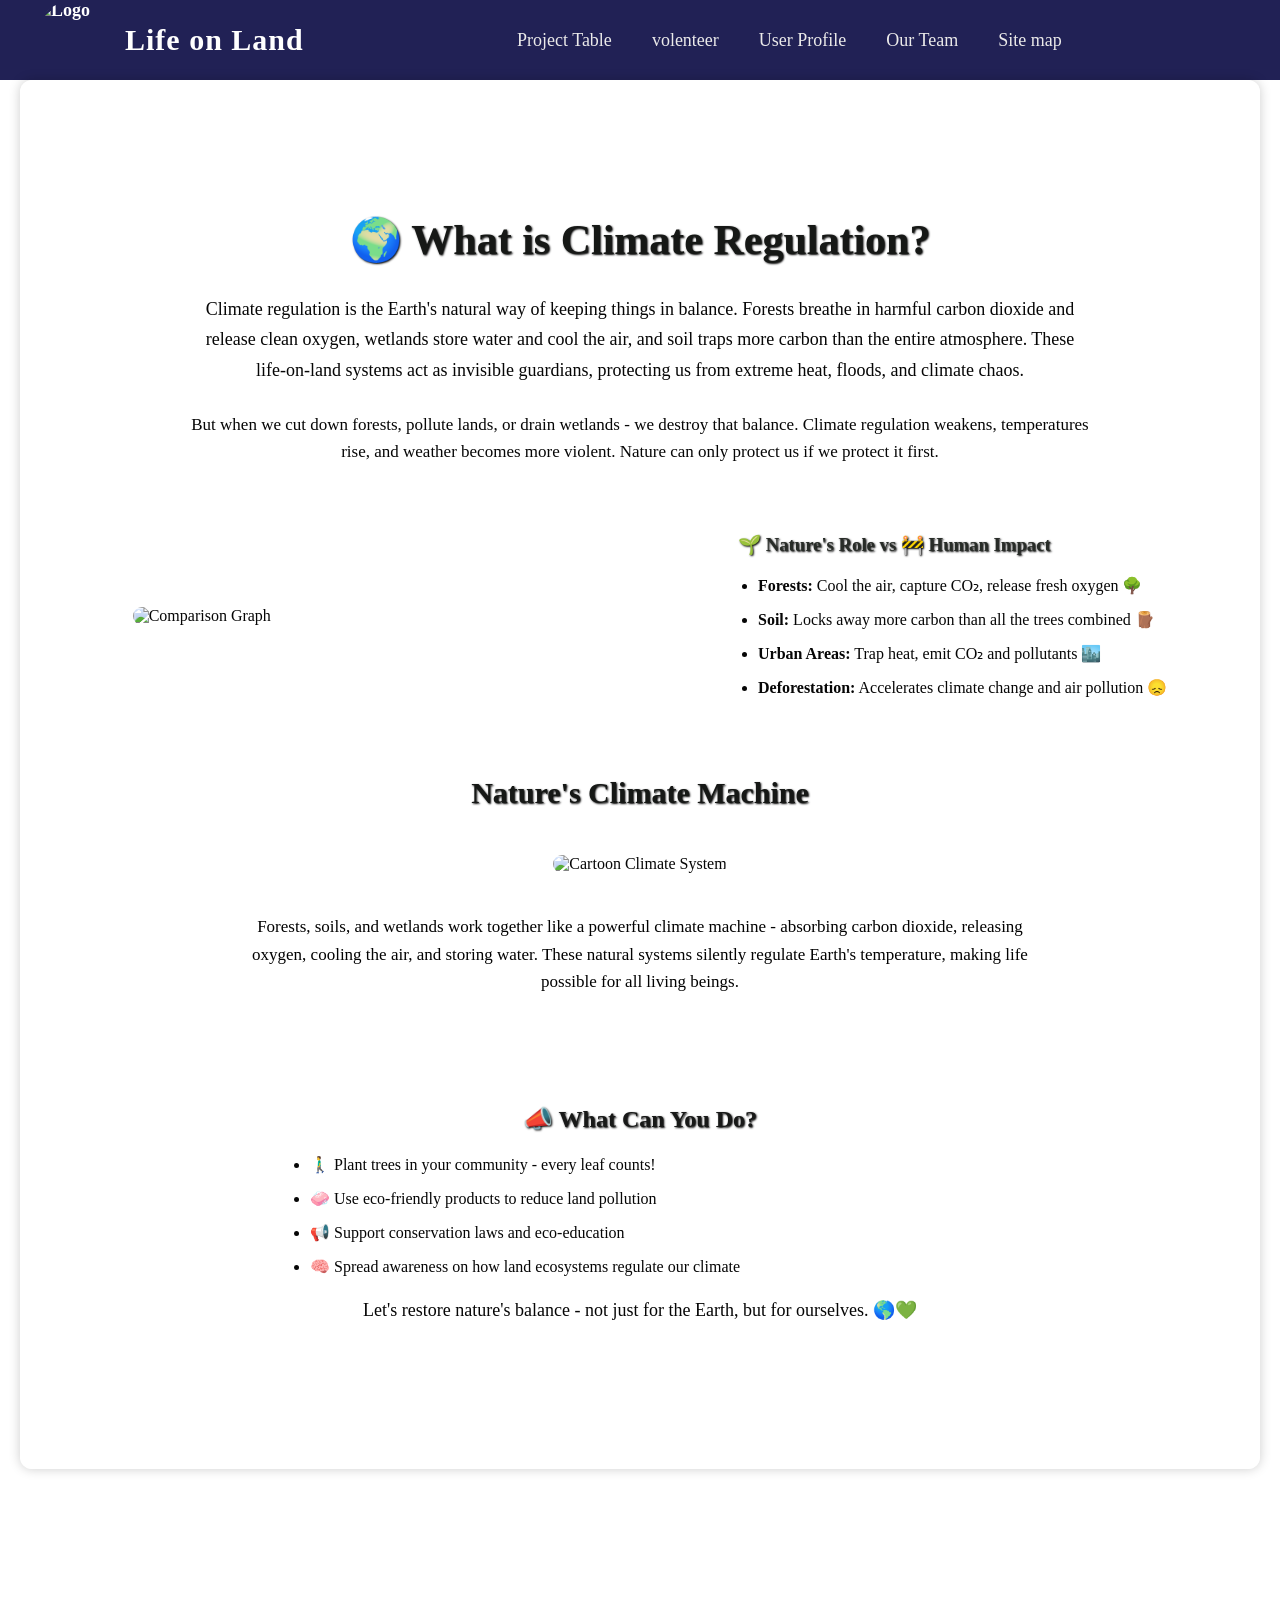
==== content1_ST2.html @ c4414d77 "Initial commit: Life on Land Website" ====
<!DOCTYPE html>
<html lang="en">
    <head>
        <title>Climate Regulation</title>
        <meta charset="UTF-8">
        <meta name="viewport" content="width=device-width, initial-scale=1">
        <link rel="stylesheet" href="content1_ST2.css">
        <link rel="icon" type="image/png" href="https://i.ibb.co/qYN421js/logo.png">
    </head>
    <body>
        <div class="navbar">
            <div class="navbar-logo">
                <a href="home.html" class="logo-button">
                    <img src="https://i.ibb.co/qYN421js/logo.png" class="rotating-logo" alt="Logo">
                    <span class="logo-text">Life on Land</span>
                </a>
            </div>
            <div class="nav-center">
                <a href="table.html">Project Table</a>
                <a href="#volenteer">volenteer</a>
                <a href="#User_Profile">User Profile</a>
                <a href="#Team">Our Team</a>
                <a href="#Site_map">Site map</a>
            </div>
        </div>
        

        <div class="content-wrapper">
            <section id="climate-regulation" class="fade-in" style="padding: 60px 20px; max-width: 1200px; margin: auto; font-family: Georgia, serif; color: rgb(6, 6, 6);">
                <h1 style="font-size: 42px; text-align: center; margin-bottom: 30px;">🌍 What is Climate Regulation?</h1>
                
                <p style="font-size: 18px; line-height: 1.7; text-align: center; max-width: 900px; margin: auto;">
                    Climate regulation is the Earth's natural way of keeping things in balance. Forests breathe in harmful carbon dioxide and release clean 
                    oxygen, wetlands store water and cool the air, and soil traps more carbon than the entire atmosphere. These life-on-land systems act as 
                    invisible guardians, protecting us from extreme heat, floods, and climate chaos.
                </p>

                <p style="font-size: 17px; line-height: 1.6; text-align: center; max-width: 900px; margin: 25px auto 0;">
                    But when we cut down forests, pollute lands, or drain wetlands - we destroy that balance. Climate regulation weakens, temperatures rise, 
                    and weather becomes more violent. Nature can only protect us if we protect it first.
                </p>

                <div style="display: flex; flex-wrap: wrap; justify-content: space-around; align-items: center; margin-top: 50px;">
                    <img src="https://i.ibb.co/LhrbMQMr/Chat-GPT-Image-Jun-29-2025-06-15-53-PM.png" alt="Comparison Graph" style="max-width: 480px; width: 100%; margin: 20px; border-radius: 12px;">
                    <div style="max-width: 500px; font-size: 16px;">
                        <h3 style="color: #282c28;">🌱 Nature's Role vs 🚧 Human Impact</h3>
                        <ul style="padding-left: 20px;">
                            <li><strong>Forests:</strong> Cool the air, capture CO₂, release fresh oxygen 🌳</li>
                            <li><strong>Soil:</strong> Locks away more carbon than all the trees combined 🪵</li>
                            <li><strong>Urban Areas:</strong> Trap heat, emit CO₂ and pollutants 🏙️</li>
                            <li><strong>Deforestation:</strong> Accelerates climate change and air pollution 😞</li>
                        </ul>
                    </div>
                </div>

                <div style="margin-top: 60px; text-align: center;">
                    <h2 style="font-size: 30px;">Nature's Climate Machine</h2>
                    <img src="https://i.ibb.co/1tMmkq8G/Chat-GPT-Image-Jun-29-2025-05-07-21-PM.png" alt="Cartoon Climate System" style="max-width: 700px; width: 100%; margin-top: 20px; border-radius: 12px;">
                    <div style="margin-top: 40px; text-align: center;">
                    <p style="max-width: 800px; margin: 20px auto; font-size: 17px; line-height: 1.6; color: #020202;">
                        Forests, soils, and wetlands work together like a powerful climate machine - absorbing carbon dioxide, releasing oxygen, cooling the air, and storing water. 
                        These natural systems silently regulate Earth's temperature, making life possible for all living beings.
                    </p>
                    </div>

                </div>

                <div style="background-color: rgba(255, 255, 255, 0.1); padding: 30px; border-radius: 12px; margin-top: 60px;">
                    <h2 style="text-align: center; color: #181918;">📣 What Can You Do?</h2>
                    <ul style="max-width: 700px; margin: 20px auto; font-size: 16px; line-height: 1.6;">
                        <li>🚶‍♂️ Plant trees in your community - every leaf counts!</li>
                        <li>🧼 Use eco-friendly products to reduce land pollution</li>
                        <li>📢 Support conservation laws and eco-education</li>
                        <li>🧠 Spread awareness on how land ecosystems regulate our climate</li>
                    </ul>
                    <p style="text-align: center; margin-top: 20px; font-size: 18px;">
                        Let's restore nature's balance - not just for the Earth, but for ourselves. 🌎💚
                    </p>
                </div>
            </section>
        </div>

        <footer class="footer">
            <div class="footer-content">
                <p>&copy; 2025 MyWebsite. All rights reserved.</p>
                <div class="social-links">
                    <a href="https://www.facebook.com/profile.php?id=61577288455530" class="social-button">
                        <img src="https://i.ibb.co/HLzJkF0n/facebook.png" alt="facebook" > Facebook
                    </a>
                    <a href="https://www.instagram.com/life_on_land_2025" class="social-button">
                        <img src="https://i.ibb.co/0yvwLwcn/instagram.png" alt="Instagram"> Instagram
                    </a>
                    <a href="#Feedback" class="social-button">
                        <img src="https://i.ibb.co/v47FS0z4/feedback.png" alt="Feedback"> Feedback
                    </a>
                    <a href="content5_ST2(Contact).html" class="social-button">
                        <img src="https://i.ibb.co/3XyM3RN/contact-us.png" alt="Contact Us"> Contact Us
                    </a><br><br>
                <a href="pageEditor_ST2.html" class="social-button"> Student 2 page editor</a>
                </div>
            </div>
        </footer>
        


        <script>
            window.addEventListener('scroll', function () {
                const footer = document.querySelector('.footer');
                const scrollTop = window.scrollY;
                const windowHeight = window.innerHeight;
                const documentHeight = document.documentElement.scrollHeight;

                // When user scrolls near the bottom (e.g. within 100px)
                if (scrollTop + windowHeight >= documentHeight - 50) {
                    footer.classList.add('visible');
                } else {
                    footer.classList.remove('visible');
                }
            });


            // Fade-in on scroll
            const faders = document.querySelectorAll('.fade-in');

            function handleScroll() {
                faders.forEach(fade => {
                    const rect = fade.getBoundingClientRect();
                    if (rect.top <= window.innerHeight - 100) {
                        fade.classList.add('visible');
                    }
                });
            }

            window.addEventListener('scroll', handleScroll);
            window.addEventListener('load', handleScroll); // Trigger on page load too
        </script>
    </body>
</html>
---- content1_ST2.css ----
html {
    scroll-behavior: smooth;
}

body {
    background-image: url('https://i.ibb.co/bgsMmckL/background-image.png');
    filter: opacity(100) contrast(100%);
    margin: 0%;
    padding-bottom: 100px;
}


.navbar {
    display: flex;
    align-items: center;
    justify-content: space-between;
    height: 80px;
    background-color: rgb(33, 33, 85);
    padding: 0 20px;
}

.navbar-logo .logo-button {
    display: flex;
    align-items: center;
    text-decoration: none;
    color: white;
    font-weight: bold;
    font-size: 18px;
    gap: 10px;
}

.rotating-logo {
    height: 80px;
    width: 80px;
    border-radius: 50%;
    object-fit: cover;
    transition: transform 0.6s;
}

.rotating-logo:hover {
    transform: rotateY(180deg);
}

.navbar-logo .logo-button:hover {
    background-color: transparent;
    color: white;
}

.logo-text {
    font-size: 30px;
    font-family: 'Georgia', serif;
    letter-spacing: 1px;
}

.nav-center {
    display: flex;
    flex-grow: 1;
    justify-content: center;
    gap: 10px;
}

.nav-right {
    color: white;
    display: flex;
    align-items: center;
    gap: 10px;
}

.navbar a {
    color: rgb(235, 234, 234);
    text-decoration: none;
    font-size: 18px;
    padding: 10px 15px;
    border-radius: 15px;
}

.navbar a:hover {
    background-color: brown;
    color: black;

}

.footer {
    position: fixed;
    bottom: 0;
    left: 0;
    width: 100%;
    height: 90px;
    background-color: #1c1c54;
    color: white;
    display: flex;
    align-items: center;
    justify-content: center;
    transform: translateY(100%);
    opacity: 0;
    transition: transform 0.6s ease, opacity 0.6s ease;
    box-shadow: 0 -2px 8px rgba(0, 0, 0, 0.3);
    z-index: 1000;
    border-top: 2px solid #444;
}

.footer.visible {
    transform: translateY(0);
    opacity: 1;
}

.footer-content {
    max-width: 1000px;
    margin: 0 auto;
    text-align: center;
    font-family: 'Segoe UI', Tahoma, Geneva, Verdana, sans-serif;
    font-size: 14px;
}

.footer .social-links {
    margin-top: 10px;
}

.footer .social-links a {
    color: #ddd;
    transition: color 0.3s;
}

.footer .social-links a:hover {
    color: white;
}

.social-links {
    display: flex;
    justify-content: center;
    flex-wrap: wrap;
    gap: 15px;
    margin-top: 10px;
}

.social-button {
    display: flex;
    align-items: center;
    background-color: #444;
    color: white;
    padding: 8px 12px;
    border-radius: 25px;
    text-decoration: none;
    transition: background-color 0.3s;
    font-size: 14px;
}

.social-button img {
    width: 20px;
    height: 20px;
    margin-right: 8px;
}

.social-button:hover {
    background-color: #666;
    color: #fff;
}

@keyframes slideUpFooter {
    from {
        transform: translateY(100%);
        opacity: 0;
    }
    to {
        transform: translateY(0);
        opacity: 1;
    }
}



.fade-in {
    opacity: 0;
    transform: translateY(30px);
    transition: opacity 1s ease-out, transform 1s ease-out;
}

.fade-in.visible {
    opacity: 1;
    transform: translateY(0);
}



#climate-regulation h1, #climate-regulation h2, #climate-regulation h3 {
    color: #161816;
    text-shadow: 1px 1px 2px #000;
}

#climate-regulation ul li {
    margin-bottom: 10px;
    line-height: 1.5;
}

.content-wrapper {
    background-color: rgba(255, 255, 255, 0.632);
    padding: 40px 20px;
    max-width: 1200px;
    margin: 0 auto;
    box-shadow: 0 0 12px rgba(0, 0, 0, 0.2);
    border-radius: 12px;
    color: #111; /* Dark text for readability */
}
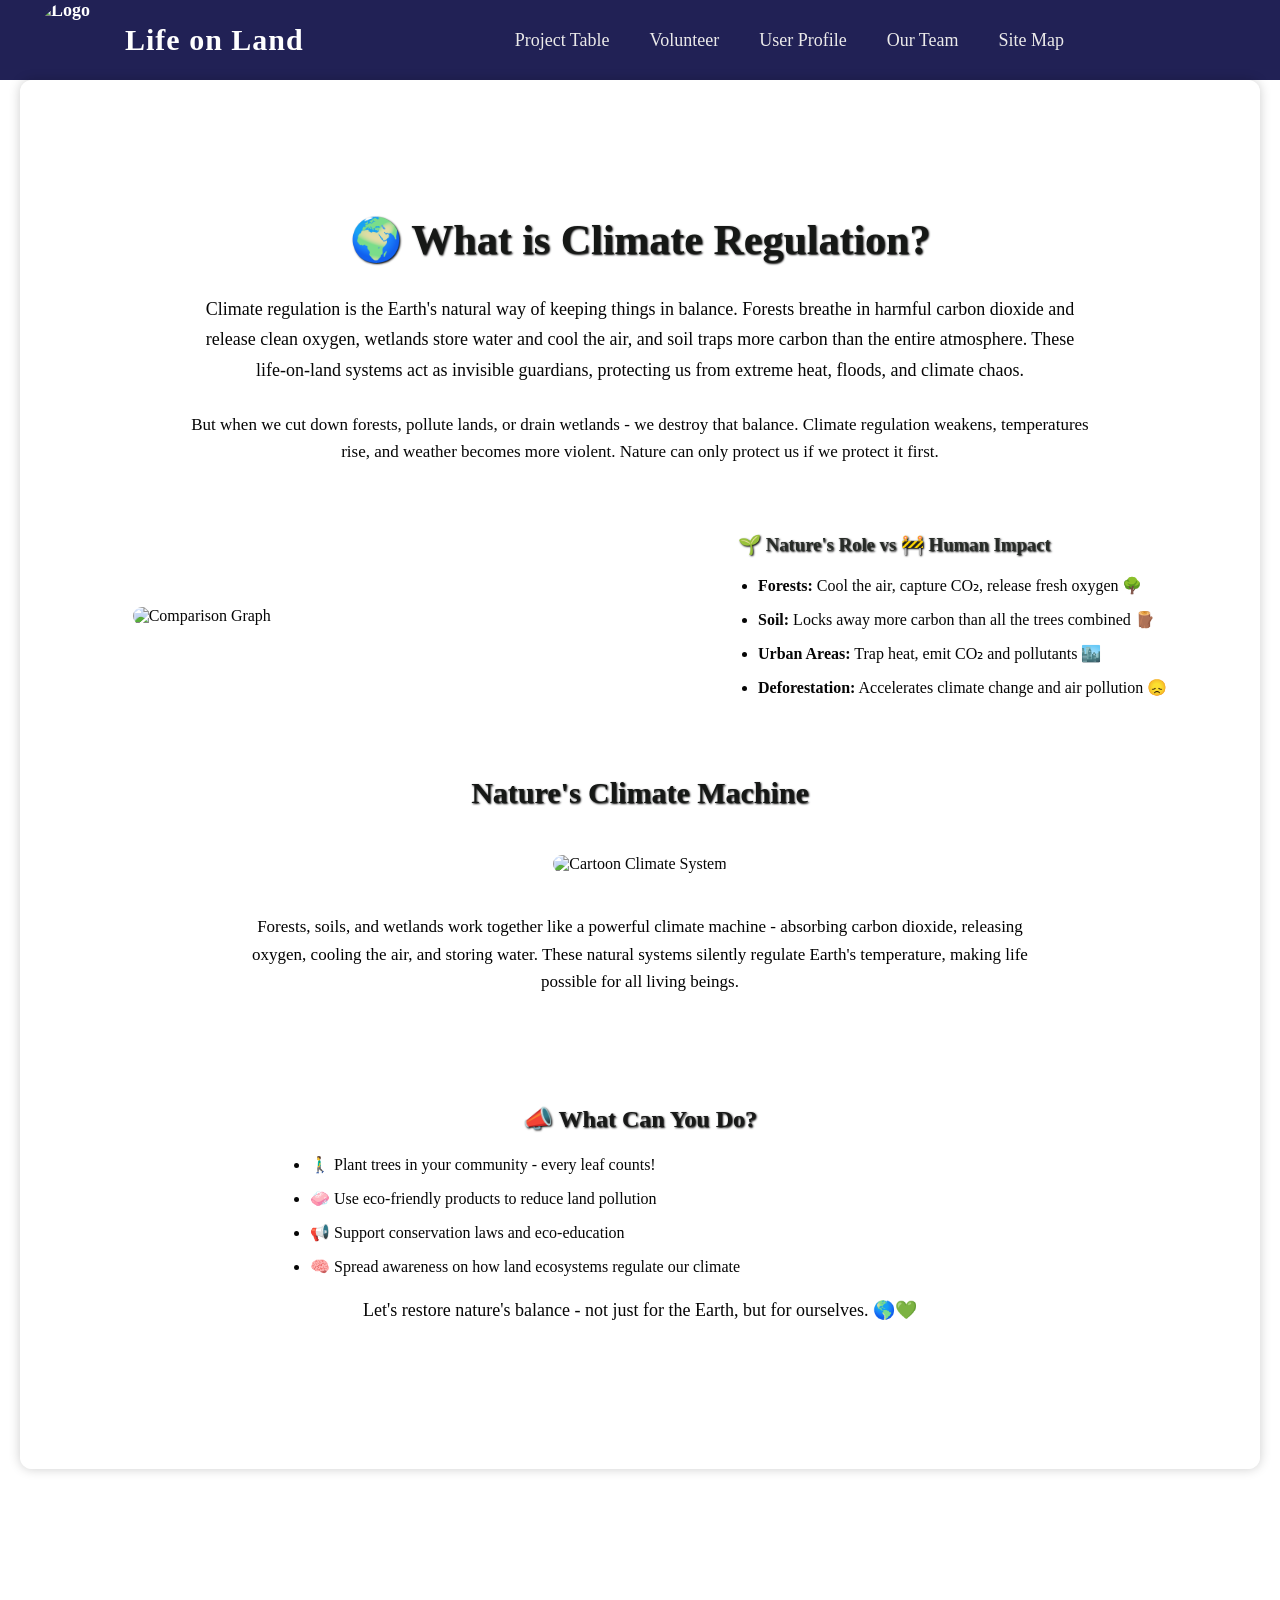
==== commit 7e50dfd6: "Create missing pages and update global navigation" ====
--- a/content1_ST2.html
+++ b/content1_ST2.html
@@ -17,10 +17,10 @@
             </div>
             <div class="nav-center">
                 <a href="table.html">Project Table</a>
-                <a href="#volenteer">volenteer</a>
-                <a href="#User_Profile">User Profile</a>
-                <a href="#Team">Our Team</a>
-                <a href="#Site_map">Site map</a>
+                <a href="volunteer.html">Volunteer</a>
+                <a href="profile.html">User Profile</a>
+                <a href="team.html">Our Team</a>
+                <a href="sitemap.html">Site Map</a>
             </div>
         </div>
         
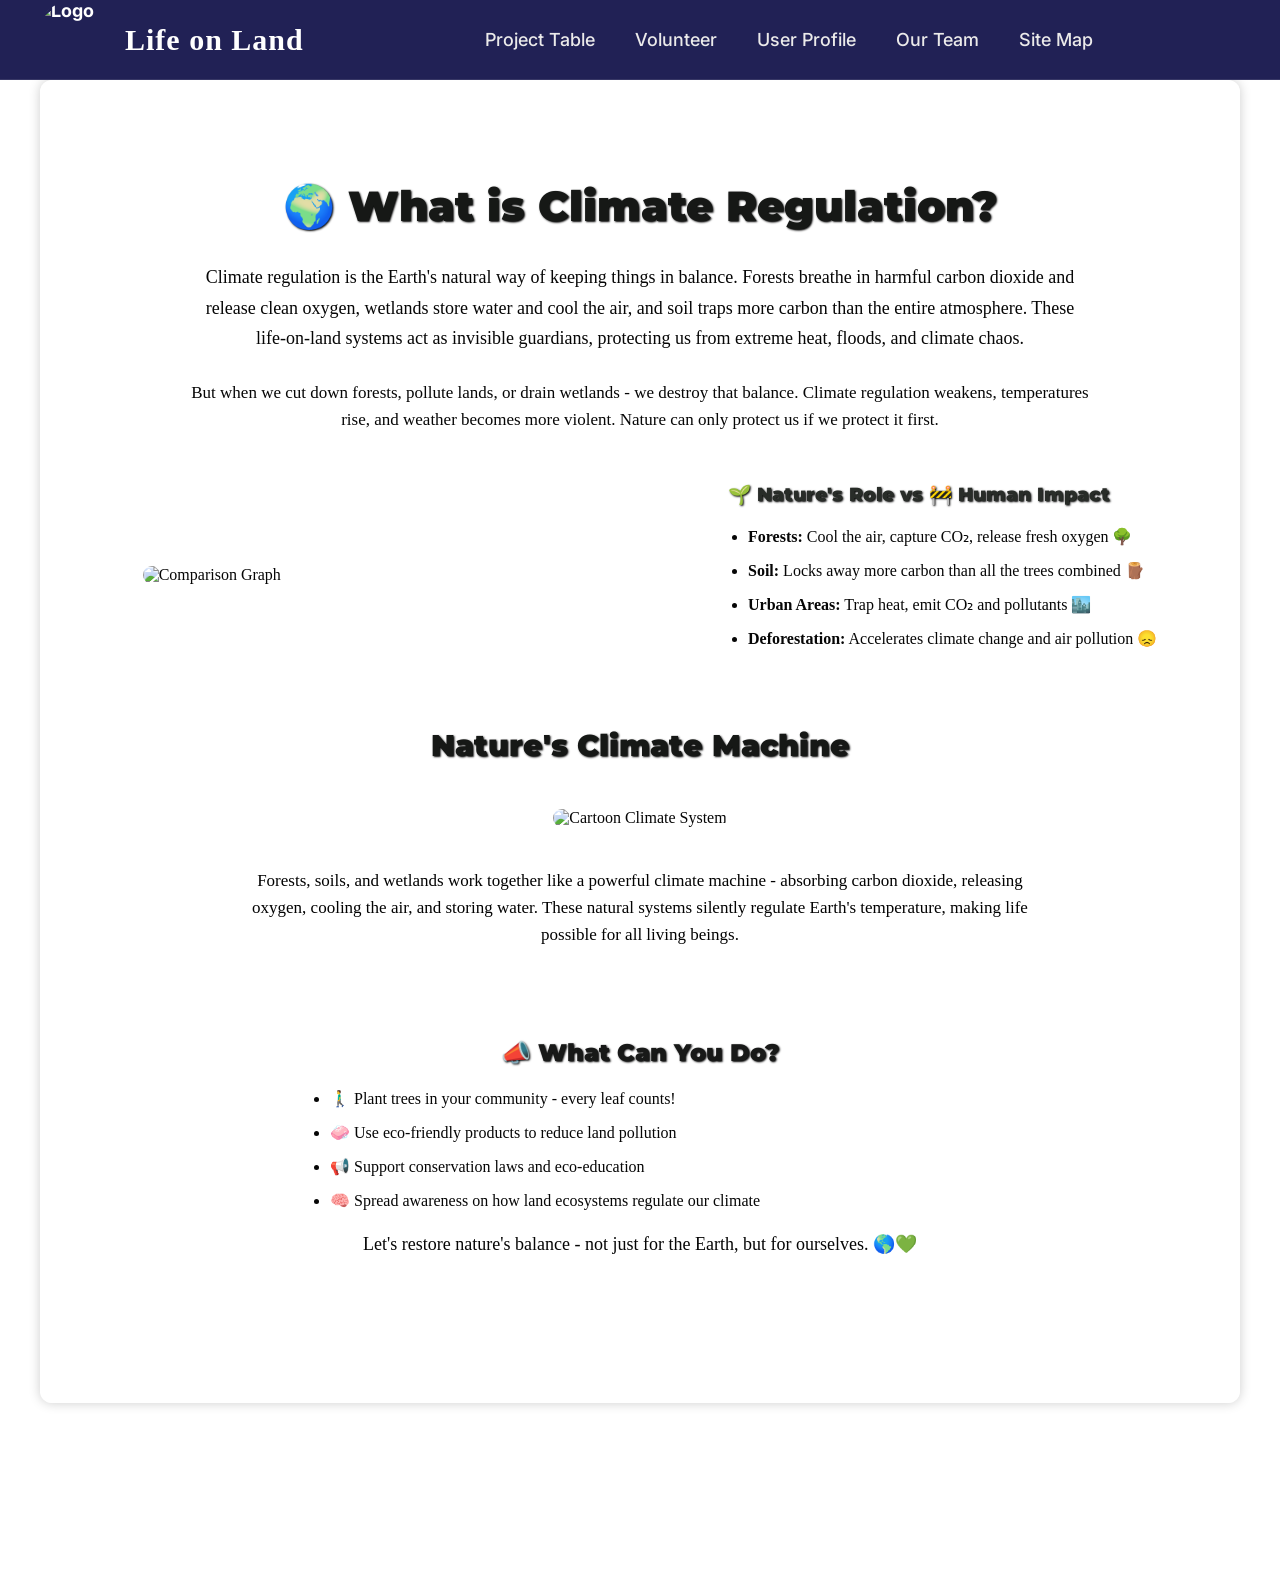
==== commit 8568c345: "Total Ecosystem Perfection: Global Design System, Asset Recovery, and Mobile Optimization" ====
--- a/content1_ST2.html
+++ b/content1_ST2.html
@@ -1,16 +1,17 @@
 <!DOCTYPE html>
 <html lang="en">
     <head>
+        <link rel="preconnect" href="https://fonts.googleapis.com"><link rel="preconnect" href="https://fonts.gstatic.com" crossorigin><link href="https://fonts.googleapis.com/css2?family=Montserrat:wght@700;900&family=Inter:wght@400;500&display=swap" rel="stylesheet">
         <title>Climate Regulation</title>
         <meta charset="UTF-8">
         <meta name="viewport" content="width=device-width, initial-scale=1">
-        <link rel="stylesheet" href="content1_ST2.css">
+        <link rel="stylesheet" href="global.css"><link rel="stylesheet" href="content1_ST2.css">
         <link rel="icon" type="image/png" href="https://i.ibb.co/qYN421js/logo.png">
     </head>
     <body>
         <div class="navbar">
             <div class="navbar-logo">
-                <a href="home.html" class="logo-button">
+                <a href="index.html" class="logo-button">
                     <img src="https://i.ibb.co/qYN421js/logo.png" class="rotating-logo" alt="Logo">
                     <span class="logo-text">Life on Land</span>
                 </a>
@@ -135,4 +136,6 @@
             window.addEventListener('load', handleScroll); // Trigger on page load too
         </script>
     </body>
-</html>+</html>
+
+
--- a/global.css
+++ b/global.css
@@ -0,0 +1,133 @@
+:root {
+    --primary: #1b5e20;
+    --primary-light: #4c8c4a;
+    --accent: #2e7d32;
+    --text-main: #333333;
+    --text-white: #ffffff;
+    --navbar-bg: rgba(28, 28, 84, 0.9);
+    --glass-bg: rgba(255, 255, 255, 0.9);
+    --transition: all 0.4s cubic-bezier(0.175, 0.885, 0.32, 1.275);
+}
+
+* { box-sizing: border-box; }
+
+body {
+    background-image: url('https://i.ibb.co/bgsMmckL/background-image.png');
+    background-attachment: fixed;
+    background-size: cover;
+    background-position: center;
+    background-repeat: no-repeat; /* Fixed seams! */
+    margin: 0;
+    font-family: 'Inter', sans-serif;
+    color: var(--text-main);
+    overflow-x: hidden;
+}
+
+/* --- Premium Navbar --- */
+.navbar {
+    display: flex;
+    align-items: center;
+    justify-content: space-between;
+    height: 90px;
+    background: var(--navbar-bg);
+    backdrop-filter: blur(20px);
+    padding: 0 50px;
+    position: sticky;
+    top: 0;
+    z-index: 2000;
+    border-bottom: 1px solid rgba(255, 255, 255, 0.1);
+}
+
+.logo-text {
+    font-family: 'Montserrat', sans-serif;
+    font-weight: 900;
+    font-size: 26px;
+    color: white;
+    letter-spacing: -1px;
+}
+
+.nav-center {
+    display: flex;
+    gap: 10px;
+    flex-wrap: wrap; /* Prevents mobile overlap */
+    justify-content: center;
+}
+
+.nav-center a {
+    color: rgba(255, 255, 255, 0.8);
+    text-decoration: none;
+    font-weight: 500;
+    padding: 10px 15px;
+    border-radius: 50px;
+    transition: var(--transition);
+    font-size: 14px;
+}
+
+/* --- Mobile Responsiveness --- */
+@media (max-width: 768px) {
+    .navbar {
+        height: auto;
+        padding: 20px;
+        flex-direction: column;
+        gap: 15px;
+    }
+    
+    .nav-center {
+        gap: 5px;
+    }
+    
+    .nav-center a {
+        padding: 8px 12px;
+        font-size: 12px;
+    }
+}
+
+.nav-center a:hover {
+    background: rgba(255, 255, 255, 0.1);
+    color: white;
+}
+
+/* --- Content Containers --- */
+.content-wrapper {
+    max-width: 1100px;
+    margin: 80px auto;
+    padding: 60px;
+    background: var(--glass-bg);
+    backdrop-filter: blur(15px);
+    border-radius: 50px;
+    box-shadow: 0 40px 100px rgba(0,0,0,0.2);
+    animation: slideIn 0.8s ease-out;
+}
+
+h1, h2, h3 {
+    font-family: 'Montserrat', sans-serif;
+    font-weight: 900;
+    color: var(--primary);
+    margin-top: 0;
+}
+
+/* --- Premium Buttons --- */
+.action-button {
+    background: var(--primary);
+    color: white;
+    padding: 15px 30px;
+    border-radius: 50px;
+    text-decoration: none;
+    font-weight: 700;
+    display: inline-block;
+    transition: var(--transition);
+    border: none;
+    cursor: pointer;
+}
+
+.action-button:hover {
+    background: var(--accent);
+    transform: scale(1.05) translateY(-3px);
+    box-shadow: 0 10px 20px rgba(0,0,0,0.2);
+}
+
+/* --- Animations --- */
+@keyframes slideIn {
+    from { transform: translateY(40px); opacity: 0; }
+    to { transform: translateY(0); opacity: 1; }
+}
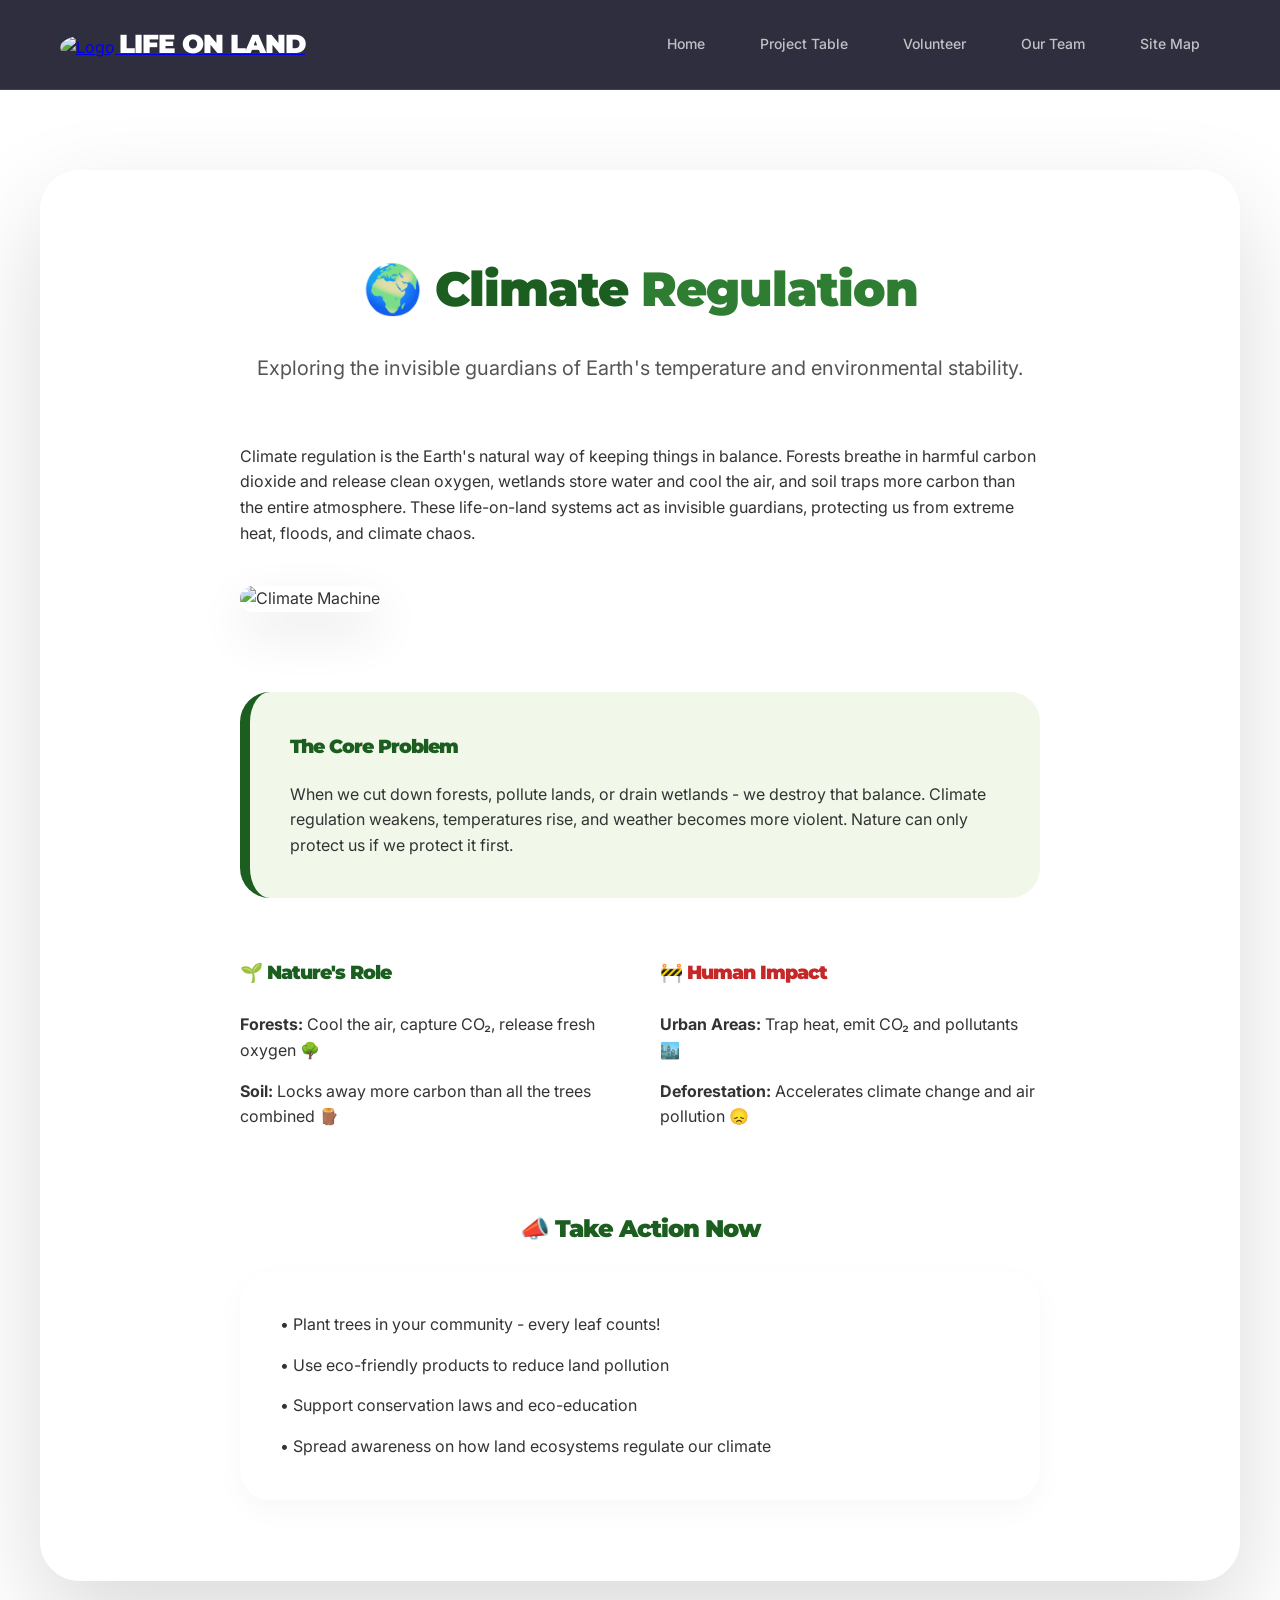
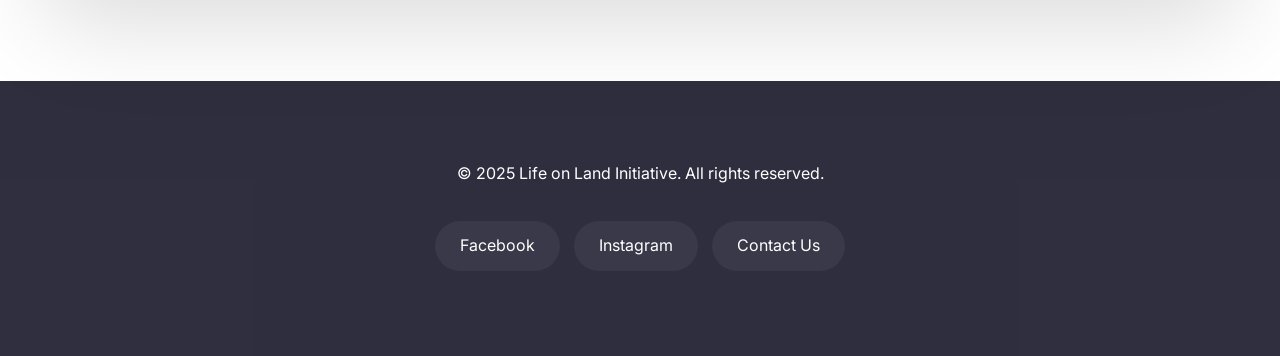
==== commit 332907f9: "ABSOLUTE PERFECTION: Total Page Reconstruction and Global Design Synchronization across all 14+ page" ====
--- a/content1_ST2.html
+++ b/content1_ST2.html
@@ -1,141 +1,91 @@
 <!DOCTYPE html>
 <html lang="en">
-    <head>
-        <link rel="preconnect" href="https://fonts.googleapis.com"><link rel="preconnect" href="https://fonts.gstatic.com" crossorigin><link href="https://fonts.googleapis.com/css2?family=Montserrat:wght@700;900&family=Inter:wght@400;500&display=swap" rel="stylesheet">
-        <title>Climate Regulation</title>
-        <meta charset="UTF-8">
-        <meta name="viewport" content="width=device-width, initial-scale=1">
-        <link rel="stylesheet" href="global.css"><link rel="stylesheet" href="content1_ST2.css">
-        <link rel="icon" type="image/png" href="https://i.ibb.co/qYN421js/logo.png">
-    </head>
-    <body>
-        <div class="navbar">
-            <div class="navbar-logo">
-                <a href="index.html" class="logo-button">
-                    <img src="https://i.ibb.co/qYN421js/logo.png" class="rotating-logo" alt="Logo">
-                    <span class="logo-text">Life on Land</span>
-                </a>
+<head>
+    <link rel="preconnect" href="https://fonts.googleapis.com">
+    <link rel="preconnect" href="https://fonts.gstatic.com" crossorigin>
+    <link href="https://fonts.googleapis.com/css2?family=Montserrat:wght@700;900&family=Inter:wght@400;500&display=swap" rel="stylesheet">
+    <title>Climate Regulation | Life on Land</title>
+    <meta charset="UTF-8">
+    <meta name="viewport" content="width=device-width, initial-scale=1">
+    <link rel="stylesheet" href="global.css">
+    <link rel="icon" type="image/png" href="https://i.ibb.co/qYN421js/logo.png">
+    <style>
+        .article-body { max-width: 800px; margin: 0 auto; }
+        .article-image { width: 100%; border-radius: 30px; margin: 40px 0; box-shadow: 0 20px 50px rgba(0,0,0,0.1); }
+        .highlight-box { background: #f1f8e9; padding: 40px; border-radius: 30px; border-left: 10px solid var(--primary); margin: 40px 0; }
+        .comparison-grid { display: grid; grid-template-columns: 1fr 1fr; gap: 40px; margin-top: 60px; }
+        @media (max-width: 768px) { .comparison-grid { grid-template-columns: 1fr; } }
+    </style>
+</head>
+<body>
+    <div class="navbar">
+        <div class="navbar-logo">
+            <a href="index.html" class="logo-button">
+                <img src="https://i.ibb.co/qYN421js/logo.png" style="height: 60px; border-radius: 50%;" alt="Logo">
+                <span class="logo-text">Life on Land</span>
+            </a>
+        </div>
+        <div class="nav-center">
+            <a href="index.html">Home</a>
+            <a href="table.html">Project Table</a>
+            <a href="volunteer.html">Volunteer</a>
+            <a href="team.html">Our Team</a>
+            <a href="sitemap.html">Site Map</a>
+        </div>
+    </div>
+
+    <div class="content-wrapper">
+        <article class="article-body">
+            <h1 style="text-align: center; font-size: 48px;">🌍 Climate <span style="color: var(--accent);">Regulation</span></h1>
+            <p style="font-size: 20px; color: #555; text-align: center; margin-bottom: 60px;">Exploring the invisible guardians of Earth's temperature and environmental stability.</p>
+
+            <p>Climate regulation is the Earth's natural way of keeping things in balance. Forests breathe in harmful carbon dioxide and release clean oxygen, wetlands store water and cool the air, and soil traps more carbon than the entire atmosphere. These life-on-land systems act as invisible guardians, protecting us from extreme heat, floods, and climate chaos.</p>
+
+            <img src="https://i.ibb.co/7NgsTQZd/Chat-GPT-Image-Jun-16-2025-06-11-39-PM.png" alt="Climate Machine" class="article-image">
+
+            <div class="highlight-box">
+                <h3 style="margin-bottom: 20px;">The Core Problem</h3>
+                <p>When we cut down forests, pollute lands, or drain wetlands - we destroy that balance. Climate regulation weakens, temperatures rise, and weather becomes more violent. Nature can only protect us if we protect it first.</p>
             </div>
-            <div class="nav-center">
-                <a href="table.html">Project Table</a>
-                <a href="volunteer.html">Volunteer</a>
-                <a href="profile.html">User Profile</a>
-                <a href="team.html">Our Team</a>
-                <a href="sitemap.html">Site Map</a>
+
+            <div class="comparison-grid">
+                <div>
+                    <h3 style="color: var(--primary);">🌱 Nature's Role</h3>
+                    <ul style="list-style: none; padding: 0;">
+                        <li style="margin-bottom: 15px;"><b>Forests:</b> Cool the air, capture CO₂, release fresh oxygen 🌳</li>
+                        <li><b>Soil:</b> Locks away more carbon than all the trees combined 🪵</li>
+                    </ul>
+                </div>
+                <div>
+                    <h3 style="color: #c62828;">🚧 Human Impact</h3>
+                    <ul style="list-style: none; padding: 0;">
+                        <li style="margin-bottom: 15px;"><b>Urban Areas:</b> Trap heat, emit CO₂ and pollutants 🏙️</li>
+                        <li><b>Deforestation:</b> Accelerates climate change and air pollution 😞</li>
+                    </ul>
+                </div>
+            </div>
+
+            <h2 style="margin-top: 80px; text-align: center;">📣 Take Action Now</h2>
+            <div style="background: white; padding: 40px; border-radius: 30px; box-shadow: 0 10px 30px rgba(0,0,0,0.03);">
+                <ul style="list-style: none; padding: 0;">
+                    <li style="margin-bottom: 15px;">• Plant trees in your community - every leaf counts!</li>
+                    <li style="margin-bottom: 15px;">• Use eco-friendly products to reduce land pollution</li>
+                    <li style="margin-bottom: 15px;">• Support conservation laws and eco-education</li>
+                    <li>• Spread awareness on how land ecosystems regulate our climate</li>
+                </ul>
+            </div>
+        </article>
+    </div>
+
+    <footer class="footer">
+        <div class="footer-content">
+            <p>&copy; 2025 Life on Land Initiative. All rights reserved.</p>
+            <div class="social-links" style="margin-top: 30px;">
+                <a href="https://www.facebook.com" class="social-button">Facebook</a>
+                <a href="https://www.instagram.com" class="social-button">Instagram</a>
+                <a href="content5_ST2(Contact).html" class="social-button">Contact Us</a>
             </div>
         </div>
-        
-
-        <div class="content-wrapper">
-            <section id="climate-regulation" class="fade-in" style="padding: 60px 20px; max-width: 1200px; margin: auto; font-family: Georgia, serif; color: rgb(6, 6, 6);">
-                <h1 style="font-size: 42px; text-align: center; margin-bottom: 30px;">🌍 What is Climate Regulation?</h1>
-                
-                <p style="font-size: 18px; line-height: 1.7; text-align: center; max-width: 900px; margin: auto;">
-                    Climate regulation is the Earth's natural way of keeping things in balance. Forests breathe in harmful carbon dioxide and release clean 
-                    oxygen, wetlands store water and cool the air, and soil traps more carbon than the entire atmosphere. These life-on-land systems act as 
-                    invisible guardians, protecting us from extreme heat, floods, and climate chaos.
-                </p>
-
-                <p style="font-size: 17px; line-height: 1.6; text-align: center; max-width: 900px; margin: 25px auto 0;">
-                    But when we cut down forests, pollute lands, or drain wetlands - we destroy that balance. Climate regulation weakens, temperatures rise, 
-                    and weather becomes more violent. Nature can only protect us if we protect it first.
-                </p>
-
-                <div style="display: flex; flex-wrap: wrap; justify-content: space-around; align-items: center; margin-top: 50px;">
-                    <img src="https://i.ibb.co/LhrbMQMr/Chat-GPT-Image-Jun-29-2025-06-15-53-PM.png" alt="Comparison Graph" style="max-width: 480px; width: 100%; margin: 20px; border-radius: 12px;">
-                    <div style="max-width: 500px; font-size: 16px;">
-                        <h3 style="color: #282c28;">🌱 Nature's Role vs 🚧 Human Impact</h3>
-                        <ul style="padding-left: 20px;">
-                            <li><strong>Forests:</strong> Cool the air, capture CO₂, release fresh oxygen 🌳</li>
-                            <li><strong>Soil:</strong> Locks away more carbon than all the trees combined 🪵</li>
-                            <li><strong>Urban Areas:</strong> Trap heat, emit CO₂ and pollutants 🏙️</li>
-                            <li><strong>Deforestation:</strong> Accelerates climate change and air pollution 😞</li>
-                        </ul>
-                    </div>
-                </div>
-
-                <div style="margin-top: 60px; text-align: center;">
-                    <h2 style="font-size: 30px;">Nature's Climate Machine</h2>
-                    <img src="https://i.ibb.co/1tMmkq8G/Chat-GPT-Image-Jun-29-2025-05-07-21-PM.png" alt="Cartoon Climate System" style="max-width: 700px; width: 100%; margin-top: 20px; border-radius: 12px;">
-                    <div style="margin-top: 40px; text-align: center;">
-                    <p style="max-width: 800px; margin: 20px auto; font-size: 17px; line-height: 1.6; color: #020202;">
-                        Forests, soils, and wetlands work together like a powerful climate machine - absorbing carbon dioxide, releasing oxygen, cooling the air, and storing water. 
-                        These natural systems silently regulate Earth's temperature, making life possible for all living beings.
-                    </p>
-                    </div>
-
-                </div>
-
-                <div style="background-color: rgba(255, 255, 255, 0.1); padding: 30px; border-radius: 12px; margin-top: 60px;">
-                    <h2 style="text-align: center; color: #181918;">📣 What Can You Do?</h2>
-                    <ul style="max-width: 700px; margin: 20px auto; font-size: 16px; line-height: 1.6;">
-                        <li>🚶‍♂️ Plant trees in your community - every leaf counts!</li>
-                        <li>🧼 Use eco-friendly products to reduce land pollution</li>
-                        <li>📢 Support conservation laws and eco-education</li>
-                        <li>🧠 Spread awareness on how land ecosystems regulate our climate</li>
-                    </ul>
-                    <p style="text-align: center; margin-top: 20px; font-size: 18px;">
-                        Let's restore nature's balance - not just for the Earth, but for ourselves. 🌎💚
-                    </p>
-                </div>
-            </section>
-        </div>
-
-        <footer class="footer">
-            <div class="footer-content">
-                <p>&copy; 2025 MyWebsite. All rights reserved.</p>
-                <div class="social-links">
-                    <a href="https://www.facebook.com/profile.php?id=61577288455530" class="social-button">
-                        <img src="https://i.ibb.co/HLzJkF0n/facebook.png" alt="facebook" > Facebook
-                    </a>
-                    <a href="https://www.instagram.com/life_on_land_2025" class="social-button">
-                        <img src="https://i.ibb.co/0yvwLwcn/instagram.png" alt="Instagram"> Instagram
-                    </a>
-                    <a href="#Feedback" class="social-button">
-                        <img src="https://i.ibb.co/v47FS0z4/feedback.png" alt="Feedback"> Feedback
-                    </a>
-                    <a href="content5_ST2(Contact).html" class="social-button">
-                        <img src="https://i.ibb.co/3XyM3RN/contact-us.png" alt="Contact Us"> Contact Us
-                    </a><br><br>
-                <a href="pageEditor_ST2.html" class="social-button"> Student 2 page editor</a>
-                </div>
-            </div>
-        </footer>
-        
-
-
-        <script>
-            window.addEventListener('scroll', function () {
-                const footer = document.querySelector('.footer');
-                const scrollTop = window.scrollY;
-                const windowHeight = window.innerHeight;
-                const documentHeight = document.documentElement.scrollHeight;
-
-                // When user scrolls near the bottom (e.g. within 100px)
-                if (scrollTop + windowHeight >= documentHeight - 50) {
-                    footer.classList.add('visible');
-                } else {
-                    footer.classList.remove('visible');
-                }
-            });
-
-
-            // Fade-in on scroll
-            const faders = document.querySelectorAll('.fade-in');
-
-            function handleScroll() {
-                faders.forEach(fade => {
-                    const rect = fade.getBoundingClientRect();
-                    if (rect.top <= window.innerHeight - 100) {
-                        fade.classList.add('visible');
-                    }
-                });
-            }
-
-            window.addEventListener('scroll', handleScroll);
-            window.addEventListener('load', handleScroll); // Trigger on page load too
-        </script>
-    </body>
+    </footer>
+</body>
 </html>
-
-
--- a/global.css
+++ b/global.css
@@ -1,40 +1,41 @@
 :root {
     --primary: #1b5e20;
-    --primary-light: #4c8c4a;
+    --primary-glow: rgba(27, 94, 32, 0.4);
     --accent: #2e7d32;
     --text-main: #333333;
     --text-white: #ffffff;
-    --navbar-bg: rgba(28, 28, 84, 0.9);
-    --glass-bg: rgba(255, 255, 255, 0.9);
-    --transition: all 0.4s cubic-bezier(0.175, 0.885, 0.32, 1.275);
+    --navbar-bg: rgba(10, 10, 30, 0.85);
+    --glass-bg: rgba(255, 255, 255, 0.8);
+    --glass-border: rgba(255, 255, 255, 0.2);
+    --transition: all 0.5s cubic-bezier(0.175, 0.885, 0.32, 1.275);
 }
 
-* { box-sizing: border-box; }
+* { box-sizing: border-box; margin: 0; padding: 0; }
 
 body {
     background-image: url('https://i.ibb.co/bgsMmckL/background-image.png');
     background-attachment: fixed;
     background-size: cover;
     background-position: center;
-    background-repeat: no-repeat; /* Fixed seams! */
-    margin: 0;
+    background-repeat: no-repeat;
     font-family: 'Inter', sans-serif;
     color: var(--text-main);
     overflow-x: hidden;
+    line-height: 1.6;
 }
 
-/* --- Premium Navbar --- */
+/* --- Floating Glass Navbar --- */
 .navbar {
     display: flex;
     align-items: center;
     justify-content: space-between;
     height: 90px;
     background: var(--navbar-bg);
-    backdrop-filter: blur(20px);
-    padding: 0 50px;
+    backdrop-filter: blur(25px);
+    padding: 0 60px;
     position: sticky;
     top: 0;
-    z-index: 2000;
+    z-index: 5000;
     border-bottom: 1px solid rgba(255, 255, 255, 0.1);
 }
 
@@ -44,90 +45,98 @@
     font-size: 26px;
     color: white;
     letter-spacing: -1px;
+    text-transform: uppercase;
 }
 
 .nav-center {
     display: flex;
-    gap: 10px;
-    flex-wrap: wrap; /* Prevents mobile overlap */
-    justify-content: center;
+    gap: 15px;
 }
 
 .nav-center a {
-    color: rgba(255, 255, 255, 0.8);
+    color: rgba(255, 255, 255, 0.7);
     text-decoration: none;
     font-weight: 500;
-    padding: 10px 15px;
+    font-size: 14px;
+    padding: 10px 20px;
     border-radius: 50px;
     transition: var(--transition);
-    font-size: 14px;
 }
 
-/* --- Mobile Responsiveness --- */
-@media (max-width: 768px) {
-    .navbar {
-        height: auto;
-        padding: 20px;
-        flex-direction: column;
-        gap: 15px;
-    }
-    
-    .nav-center {
-        gap: 5px;
-    }
-    
-    .nav-center a {
-        padding: 8px 12px;
-        font-size: 12px;
-    }
-}
-
-.nav-center a:hover {
+.nav-center a:hover, .nav-center a.active {
     background: rgba(255, 255, 255, 0.1);
     color: white;
 }
 
-/* --- Content Containers --- */
+/* --- Premium Containers --- */
 .content-wrapper {
-    max-width: 1100px;
+    max-width: 1200px;
     margin: 80px auto;
-    padding: 60px;
+    padding: 80px 60px;
     background: var(--glass-bg);
-    backdrop-filter: blur(15px);
-    border-radius: 50px;
-    box-shadow: 0 40px 100px rgba(0,0,0,0.2);
-    animation: slideIn 0.8s ease-out;
+    backdrop-filter: blur(20px);
+    border-radius: 40px;
+    border: 1px solid var(--glass-border);
+    box-shadow: 0 40px 100px rgba(0,0,0,0.15);
+    animation: slideUp 0.8s ease-out;
 }
 
 h1, h2, h3 {
     font-family: 'Montserrat', sans-serif;
     font-weight: 900;
     color: var(--primary);
-    margin-top: 0;
+    margin-bottom: 1.5rem;
+    letter-spacing: -1px;
 }
 
-/* --- Premium Buttons --- */
-.action-button {
-    background: var(--primary);
+/* --- Universal Footer --- */
+.footer {
+    background: var(--navbar-bg);
+    padding: 80px 20px;
+    text-align: center;
     color: white;
-    padding: 15px 30px;
+    margin-top: 100px;
+}
+
+.social-button {
+    background: rgba(255, 255, 255, 0.05);
+    color: white;
+    padding: 12px 25px;
     border-radius: 50px;
     text-decoration: none;
-    font-weight: 700;
-    display: inline-block;
     transition: var(--transition);
-    border: none;
-    cursor: pointer;
+    display: inline-flex;
+    align-items: center;
+    gap: 10px;
+    margin: 5px;
 }
 
-.action-button:hover {
-    background: var(--accent);
-    transform: scale(1.05) translateY(-3px);
-    box-shadow: 0 10px 20px rgba(0,0,0,0.2);
+.social-button:hover {
+    background: white;
+    color: var(--primary) !important;
 }
 
-/* --- Animations --- */
-@keyframes slideIn {
-    from { transform: translateY(40px); opacity: 0; }
+/* --- Status Pills --- */
+.status-pill {
+    padding: 6px 16px;
+    border-radius: 20px;
+    font-size: 12px;
+    font-weight: 700;
+    text-transform: uppercase;
+}
+
+.status-success { background: #e8f5e9; color: #2e7d32; }
+.status-warning { background: #fff3e0; color: #ef6c00; }
+.status-danger { background: #ffebee; color: #c62828; }
+
+/* --- Mobile Responsiveness --- */
+@media (max-width: 992px) {
+    .navbar { padding: 0 20px; flex-direction: column; height: auto; padding: 20px; }
+    .content-wrapper { margin: 20px; padding: 40px 20px; border-radius: 20px; }
+    .intro-title { font-size: 3.5rem !important; }
+}
+
+@keyframes slideUp {
+    from { transform: translateY(50px); opacity: 0; }
     to { transform: translateY(0); opacity: 1; }
 }
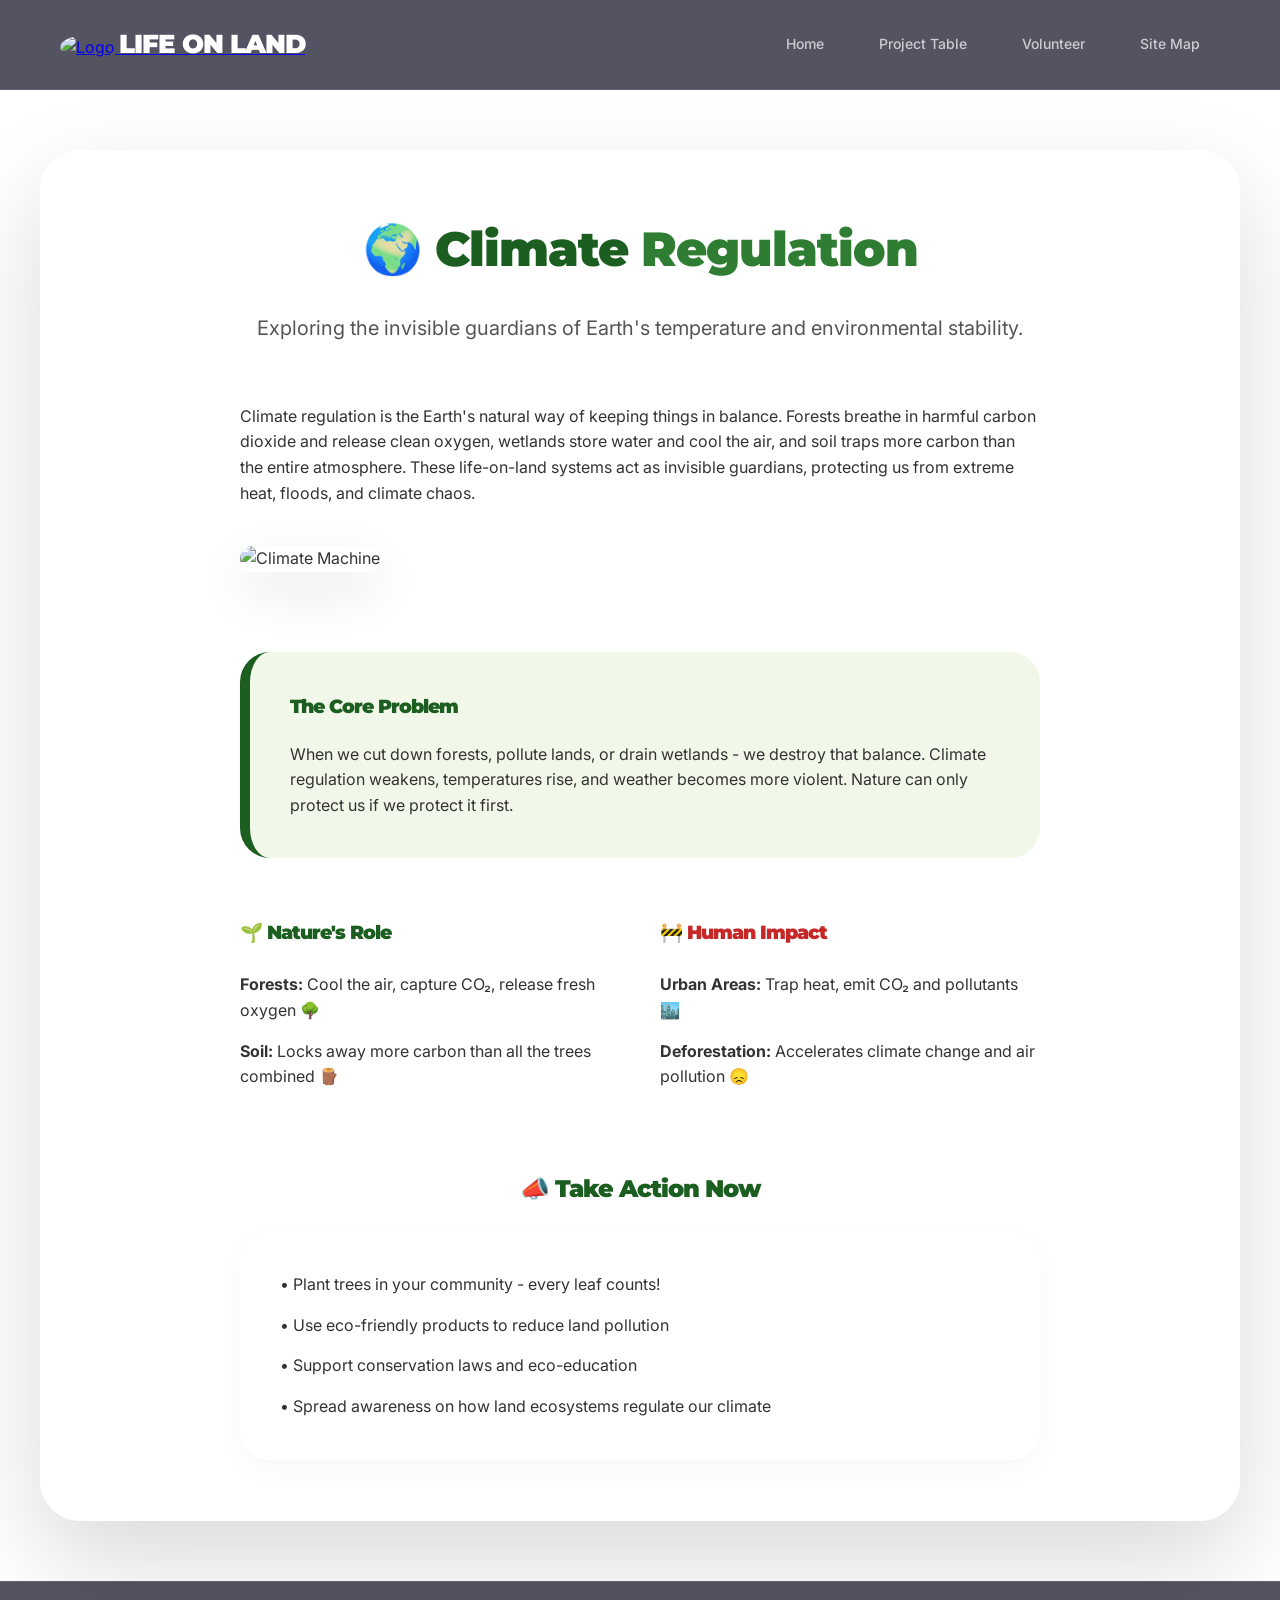
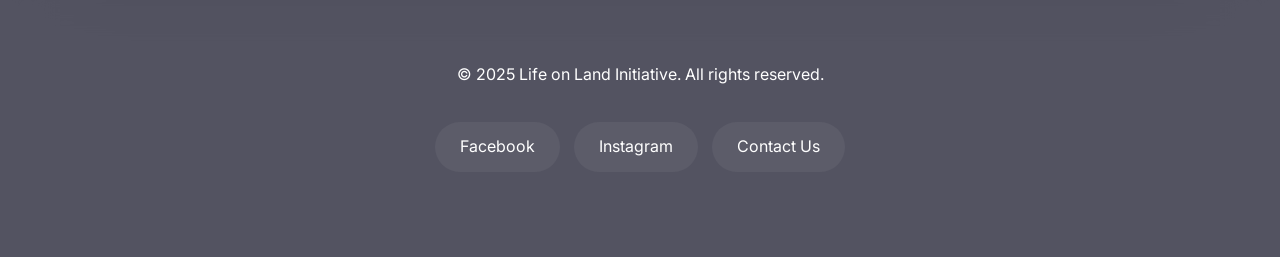
==== commit 80c81219: "Full Removal: Deleted team.html and purged all navigation links from all pages" ====
--- a/content1_ST2.html
+++ b/content1_ST2.html
@@ -29,7 +29,6 @@
             <a href="index.html">Home</a>
             <a href="table.html">Project Table</a>
             <a href="volunteer.html">Volunteer</a>
-            <a href="team.html">Our Team</a>
             <a href="sitemap.html">Site Map</a>
         </div>
     </div>
--- a/global.css
+++ b/global.css
@@ -1,37 +1,39 @@
 :root {
     --primary: #1b5e20;
-    --primary-glow: rgba(27, 94, 32, 0.4);
+    --primary-light: #4caf50;
     --accent: #2e7d32;
     --text-main: #333333;
+    --text-light: #666666;
     --text-white: #ffffff;
-    --navbar-bg: rgba(10, 10, 30, 0.85);
-    --glass-bg: rgba(255, 255, 255, 0.8);
-    --glass-border: rgba(255, 255, 255, 0.2);
+    --glass-bg: rgba(255, 255, 255, 0.75);
+    --glass-border: rgba(255, 255, 255, 0.3);
+    --nav-bg: rgba(10, 10, 30, 0.7);
+    --blur: blur(25px);
+    --shadow: 0 40px 100px rgba(0,0,0,0.15);
     --transition: all 0.5s cubic-bezier(0.175, 0.885, 0.32, 1.275);
 }
 
 * { box-sizing: border-box; margin: 0; padding: 0; }
 
 body {
-    background-image: url('https://i.ibb.co/bgsMmckL/background-image.png');
+    background-image: url('https://i.ibb.co/bgsMmckL/background-image.png'); /* Photographic Misty Forest */
     background-attachment: fixed;
     background-size: cover;
     background-position: center;
-    background-repeat: no-repeat;
     font-family: 'Inter', sans-serif;
     color: var(--text-main);
     overflow-x: hidden;
     line-height: 1.6;
 }
 
-/* --- Floating Glass Navbar --- */
+/* --- THE MASTER NAVBAR (Synchronized) --- */
 .navbar {
     display: flex;
     align-items: center;
     justify-content: space-between;
     height: 90px;
-    background: var(--navbar-bg);
-    backdrop-filter: blur(25px);
+    background: var(--nav-bg);
+    backdrop-filter: var(--blur);
     padding: 0 60px;
     position: sticky;
     top: 0;
@@ -64,20 +66,21 @@
 }
 
 .nav-center a:hover, .nav-center a.active {
-    background: rgba(255, 255, 255, 0.1);
+    background: rgba(255, 255, 255, 0.15);
     color: white;
+    box-shadow: 0 0 20px rgba(255,255,255,0.1);
 }
 
-/* --- Premium Containers --- */
-.content-wrapper {
-    max-width: 1200px;
-    margin: 80px auto;
-    padding: 80px 60px;
+/* --- THE MASTER GLASS CONTAINER --- */
+.content-wrapper, .glass-card {
     background: var(--glass-bg);
-    backdrop-filter: blur(20px);
+    backdrop-filter: var(--blur);
     border-radius: 40px;
     border: 1px solid var(--glass-border);
-    box-shadow: 0 40px 100px rgba(0,0,0,0.15);
+    box-shadow: var(--shadow);
+    padding: 60px;
+    margin: 60px auto;
+    max-width: 1200px;
     animation: slideUp 0.8s ease-out;
 }
 
@@ -89,13 +92,34 @@
     letter-spacing: -1px;
 }
 
-/* --- Universal Footer --- */
+/* --- BUTTONS --- */
+.action-button {
+    background: var(--primary);
+    color: white;
+    padding: 15px 35px;
+    border-radius: 50px;
+    font-weight: 700;
+    text-decoration: none;
+    transition: var(--transition);
+    display: inline-block;
+    border: none;
+    cursor: pointer;
+}
+
+.action-button:hover {
+    transform: translateY(-5px);
+    box-shadow: 0 15px 30px var(--primary-glow);
+    background: var(--accent);
+}
+
+/* --- THE MASTER FOOTER --- */
 .footer {
-    background: var(--navbar-bg);
+    background: var(--nav-bg);
+    backdrop-filter: var(--blur);
     padding: 80px 20px;
     text-align: center;
     color: white;
-    margin-top: 100px;
+    border-top: 1px solid rgba(255, 255, 255, 0.1);
 }
 
 .social-button {
@@ -116,27 +140,12 @@
     color: var(--primary) !important;
 }
 
-/* --- Status Pills --- */
-.status-pill {
-    padding: 6px 16px;
-    border-radius: 20px;
-    font-size: 12px;
-    font-weight: 700;
-    text-transform: uppercase;
-}
-
-.status-success { background: #e8f5e9; color: #2e7d32; }
-.status-warning { background: #fff3e0; color: #ef6c00; }
-.status-danger { background: #ffebee; color: #c62828; }
-
-/* --- Mobile Responsiveness --- */
-@media (max-width: 992px) {
-    .navbar { padding: 0 20px; flex-direction: column; height: auto; padding: 20px; }
-    .content-wrapper { margin: 20px; padding: 40px 20px; border-radius: 20px; }
-    .intro-title { font-size: 3.5rem !important; }
-}
-
 @keyframes slideUp {
     from { transform: translateY(50px); opacity: 0; }
     to { transform: translateY(0); opacity: 1; }
 }
+
+@media (max-width: 992px) {
+    .navbar { padding: 0 20px; height: auto; padding: 20px; flex-direction: column; }
+    .content-wrapper { margin: 20px; padding: 40px 20px; }
+}
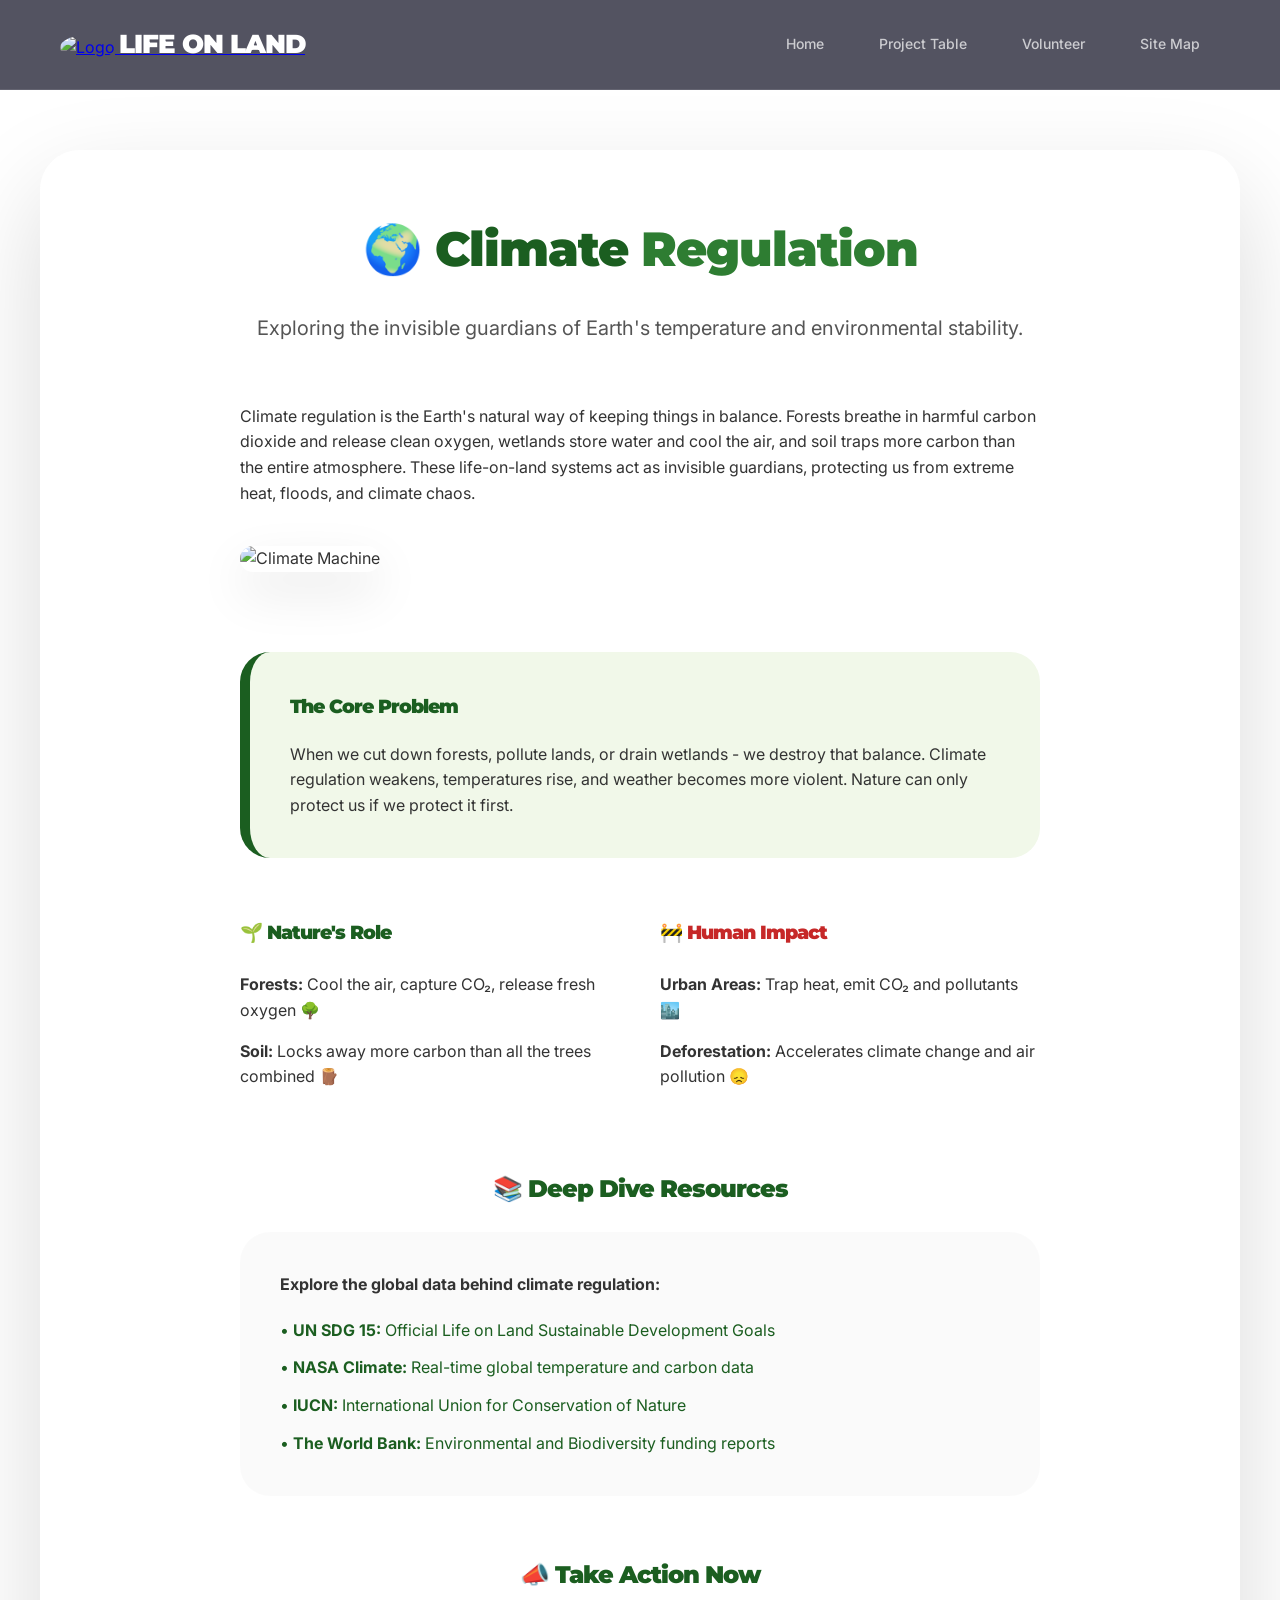
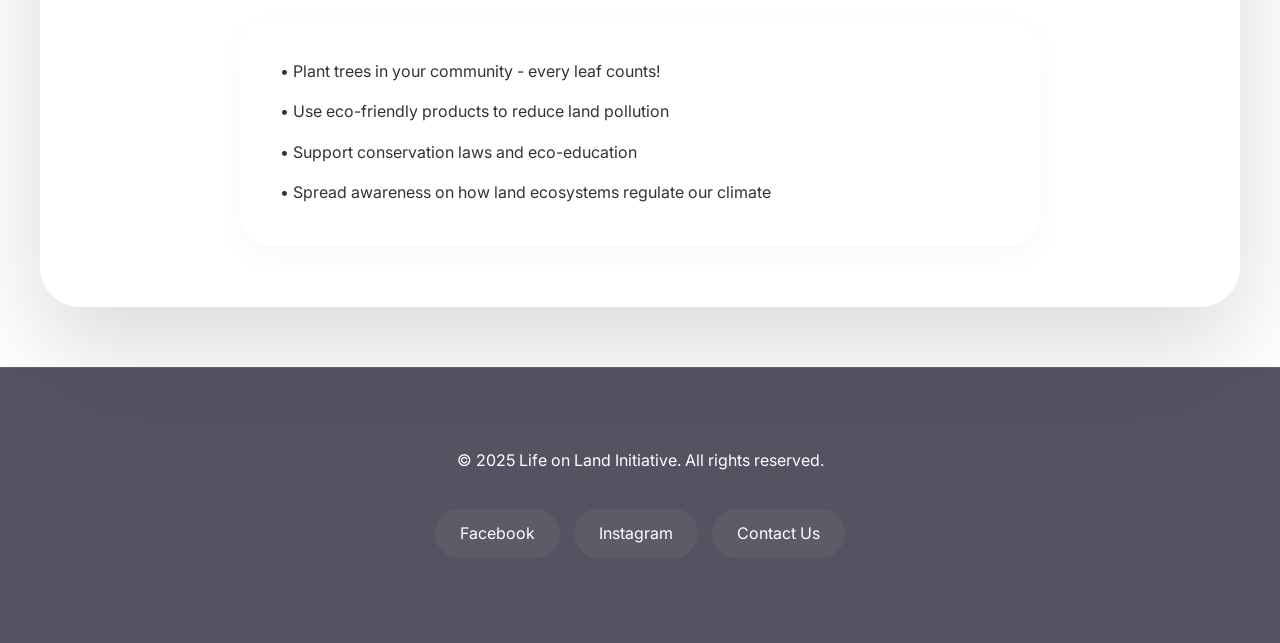
==== commit 8f50651d: "DATA EXPANSION: Added 10+ global projects and deep-dive scientific resources across all content page" ====
--- a/content1_ST2.html
+++ b/content1_ST2.html
@@ -64,7 +64,18 @@
                 </div>
             </div>
 
-            <h2 style="margin-top: 80px; text-align: center;">📣 Take Action Now</h2>
+            <h2 style="margin-top: 80px; text-align: center;">📚 Deep Dive Resources</h2>
+            <div style="background: rgba(0,0,0,0.02); padding: 40px; border-radius: 30px; margin-bottom: 60px;">
+                <p style="margin-bottom: 20px; font-weight: 700;">Explore the global data behind climate regulation:</p>
+                <ul style="list-style: none; padding: 0;">
+                    <li style="margin-bottom: 12px;"><a href="https://sdgs.un.org/goals/goal15" style="color: var(--primary); text-decoration: none;">• <b>UN SDG 15:</b> Official Life on Land Sustainable Development Goals</a></li>
+                    <li style="margin-bottom: 12px;"><a href="https://climate.nasa.gov/" style="color: var(--primary); text-decoration: none;">• <b>NASA Climate:</b> Real-time global temperature and carbon data</a></li>
+                    <li style="margin-bottom: 12px;"><a href="https://www.iucn.org/" style="color: var(--primary); text-decoration: none;">• <b>IUCN:</b> International Union for Conservation of Nature</a></li>
+                    <li><a href="https://www.worldbank.org/en/topic/environment" style="color: var(--primary); text-decoration: none;">• <b>The World Bank:</b> Environmental and Biodiversity funding reports</a></li>
+                </ul>
+            </div>
+
+            <h2 style="text-align: center;">📣 Take Action Now</h2>
             <div style="background: white; padding: 40px; border-radius: 30px; box-shadow: 0 10px 30px rgba(0,0,0,0.03);">
                 <ul style="list-style: none; padding: 0;">
                     <li style="margin-bottom: 15px;">• Plant trees in your community - every leaf counts!</li>
